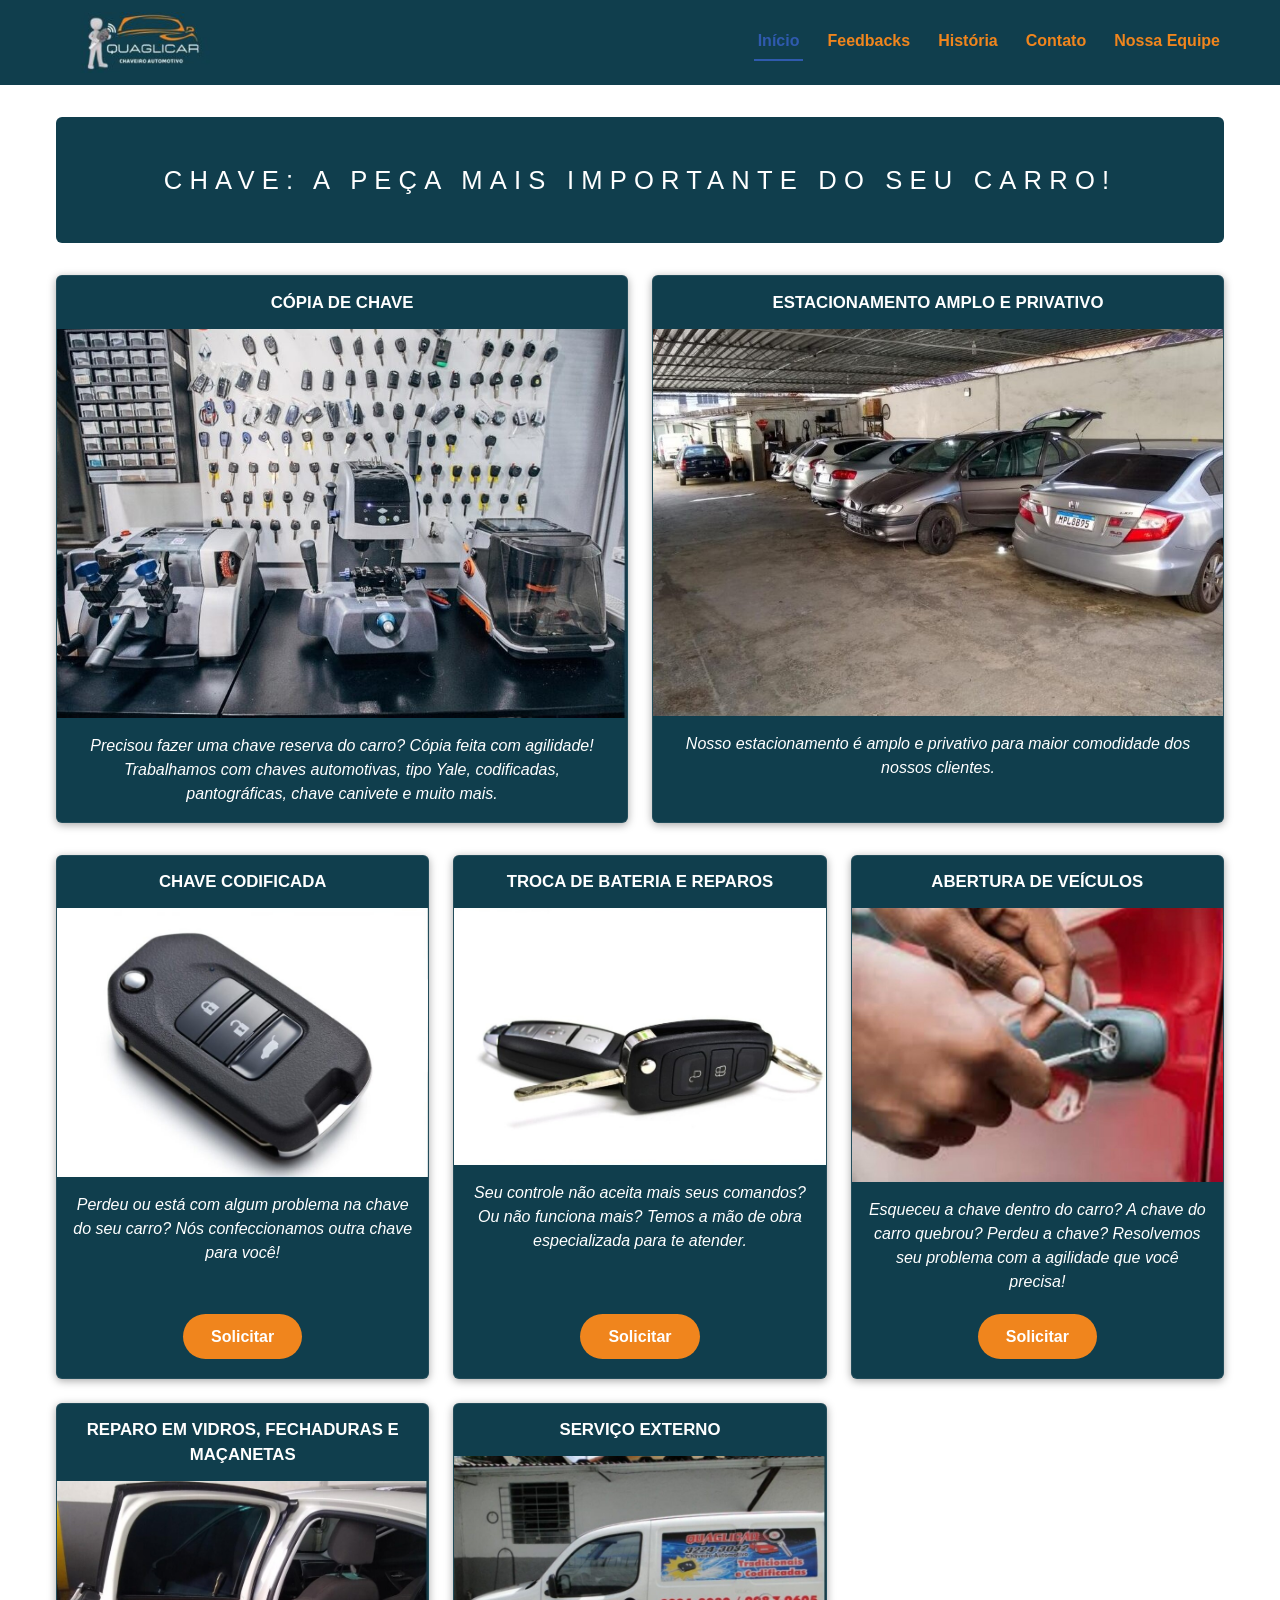
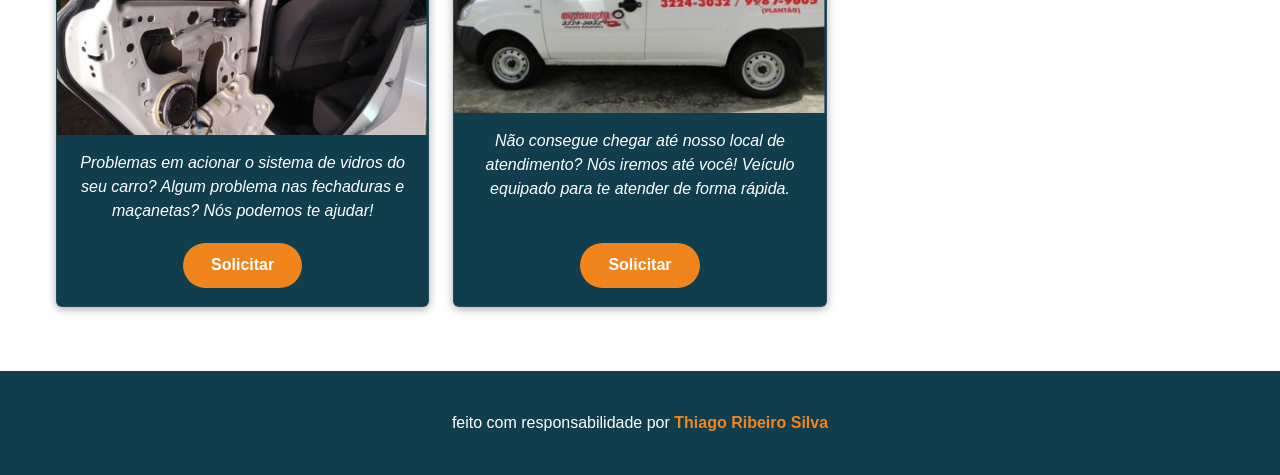
==== index.html @ 7686a87c "Merge pull request #2 from thribs-rodolfo/melhora-fidelidade-visual Recria o visual escuro do site a" ====
<!doctype html>
<html lang="pt-BR">
  <head>
    <meta charset="UTF-8" />
    <meta name="viewport" content="width=device-width, initial-scale=1" />
    <title>Quaglicar — Chaveiro Automotivo em Juiz de Fora/MG</title>
    <meta
      name="description"
      content="Quaglicar: chaveiro automotivo em Juiz de Fora desde 1954. Chaves codificadas, canivete, cópia de chave, reparo de fechaduras e chaveiro móvel."
    />
    <link rel="stylesheet" href="global.css" />
  </head>
  <body>
    <header class="cabecalho-site">
      <div class="cabecalho-conteudo">
        <img
          class="cabecalho-logo"
          src="imagens/logo-quaglicar.jpg"
          alt="Logotipo da Quaglicar, chaveiro automotivo"
        />
        <nav class="menu-principal" aria-label="Menu principal">
          <ul class="menu-lista">
            <li><a class="menu-link menu-link-ativo" href="/" aria-current="page">Início</a></li>
            <li><a class="menu-link" href="/feedbacks">Feedbacks</a></li>
            <li><a class="menu-link" href="/historia">História</a></li>
            <li><a class="menu-link" href="/contato">Contato</a></li>
            <li><a class="menu-link" href="/nossa-equipe">Nossa equipe</a></li>
          </ul>
        </nav>
      </div>
    </header>

    <main class="conteudo-principal">
      <!-- Slogan como TEXTO (h1) numa banda petróleo, no lugar da antiga imagem com texto -->
      <h1 class="hero-frase">Chave: a peça mais importante do seu carro!</h1>

      <!-- Destaques: faixa de título (h2) + foto + faixa de descrição (p), recriando a arte original -->
      <section aria-label="Destaques">
        <ul class="grade-destaques">
          <li class="cartao-servico">
            <h2 class="cartao-servico-titulo">Cópia de chave</h2>
            <img
              src="imagens/bancada-de-copia-de-chaves.jpg"
              alt="Bancada com máquinas de cópia e painel de chaves automotivas"
              loading="lazy"
            />
            <p class="cartao-servico-descricao">
              Precisou fazer uma chave reserva do carro? Cópia feita com
              agilidade! Trabalhamos com chaves automotivas, tipo Yale,
              codificadas, pantográficas, chave canivete e muito mais.
            </p>
          </li>
          <li class="cartao-servico">
            <h2 class="cartao-servico-titulo">Estacionamento amplo e privativo</h2>
            <img
              src="imagens/estacionamento-coberto.jpg"
              alt="Estacionamento coberto e privativo da Quaglicar com carros de clientes"
              loading="lazy"
            />
            <p class="cartao-servico-descricao">
              Nosso estacionamento é amplo e privativo para maior comodidade
              dos nossos clientes.
            </p>
          </li>
        </ul>
      </section>

      <!-- Serviços: faixa de título (h2) + foto + faixa de descrição (p) + botão Solicitar -->
      <section aria-label="Nossos serviços">
        <ul class="grade-servicos">
          <li class="cartao-servico">
            <h2 class="cartao-servico-titulo">Chave codificada</h2>
            <img
              src="imagens/chave-canivete-automotiva.jpg"
              alt="Chave automotiva codificada do tipo canivete"
              loading="lazy"
            />
            <p class="cartao-servico-descricao">
              Perdeu ou está com algum problema na chave do seu carro? Nós
              confeccionamos outra chave para você!
            </p>
            <div class="cartao-servico-acao">
              <a
                class="botao-solicitar"
                href="https://wa.me/5532999879605?text=Ol%C3%A1%21+Vim+do+site+%2C+gostaria+de+fazer+um+or%C3%A7amento+por+favor%21"
                target="_blank"
                rel="noopener noreferrer nofollow"
                >Solicitar</a
              >
            </div>
          </li>
          <li class="cartao-servico">
            <h2 class="cartao-servico-titulo">Troca de bateria e reparos</h2>
            <img
              src="imagens/duas-chaves-automotivas.jpg"
              alt="Duas chaves automotivas com controle para troca de bateria e reparos"
              loading="lazy"
            />
            <p class="cartao-servico-descricao">
              Seu controle não aceita mais seus comandos? Ou não funciona
              mais? Temos a mão de obra especializada para te atender.
            </p>
            <div class="cartao-servico-acao">
              <a
                class="botao-solicitar"
                href="https://wa.me/5532999879605?text=Ol%C3%A1%21+Vim+do+site+%2C+gostaria+de+fazer+um+or%C3%A7amento+por+favor%21"
                target="_blank"
                rel="noopener noreferrer nofollow"
                >Solicitar</a
              >
            </div>
          </li>
          <li class="cartao-servico">
            <h2 class="cartao-servico-titulo">Abertura de veículos</h2>
            <img
              src="imagens/mao-destravando-porta-vermelha.jpg"
              alt="Abertura de veículo: profissional destravando a fechadura de um carro"
              loading="lazy"
            />
            <p class="cartao-servico-descricao">
              Esqueceu a chave dentro do carro? A chave do carro quebrou?
              Perdeu a chave? Resolvemos seu problema com a agilidade que você
              precisa!
            </p>
            <div class="cartao-servico-acao">
              <a
                class="botao-solicitar"
                href="https://wa.me/5532999879605?text=Ol%C3%A1%21+Vim+do+site+%2C+gostaria+de+fazer+um+or%C3%A7amento+por+favor%21"
                target="_blank"
                rel="noopener noreferrer nofollow"
                >Solicitar</a
              >
            </div>
          </li>
          <li class="cartao-servico">
            <h2 class="cartao-servico-titulo">
              Reparo em vidros, fechaduras e maçanetas
            </h2>
            <img
              src="imagens/mecanismo-interno-porta-carro.jpg"
              alt="Porta de carro aberta mostrando o mecanismo de vidro e fechadura"
              loading="lazy"
            />
            <p class="cartao-servico-descricao">
              Problemas em acionar o sistema de vidros do seu carro? Algum
              problema nas fechaduras e maçanetas? Nós podemos te ajudar!
            </p>
            <div class="cartao-servico-acao">
              <a
                class="botao-solicitar"
                href="https://wa.me/5532999879605?text=Ol%C3%A1%21+Vim+do+site+%2C+gostaria+de+fazer+um+or%C3%A7amento+por+favor%21"
                target="_blank"
                rel="noopener noreferrer nofollow"
                >Solicitar</a
              >
            </div>
          </li>
          <li class="cartao-servico">
            <h2 class="cartao-servico-titulo">Serviço externo</h2>
            <img
              src="imagens/van-quaglicar-atendimento.jpg"
              alt="Van da Quaglicar equipada para atendimento externo de chaveiro"
              loading="lazy"
            />
            <p class="cartao-servico-descricao">
              Não consegue chegar até nosso local de atendimento? Nós iremos
              até você! Veículo equipado para te atender de forma rápida.
            </p>
            <div class="cartao-servico-acao">
              <a
                class="botao-solicitar"
                href="https://wa.me/5532999879605?text=Ol%C3%A1%21+Vim+do+site+%2C+gostaria+de+fazer+um+or%C3%A7amento+por+favor%21"
                target="_blank"
                rel="noopener noreferrer nofollow"
                >Solicitar</a
              >
            </div>
          </li>
        </ul>
      </section>
    </main>

    <footer class="rodape-site">
      <p>
        feito com responsabilidade por
        <a
          href="https://thiagoribeirosilva.vercel.app"
          target="_blank"
          rel="noopener noreferrer"
          ><strong>Thiago Ribeiro Silva</strong></a
        >
      </p>
    </footer>
  </body>
</html>
---- global.css ----
/* ==========================================================================
   Quaglicar — folha de estilo compartilhada (global.css)
   Réplica fiel do site atual. Mobile-first. Sem estilos inline.
   ========================================================================== */

/* Paleta e medidas do tema atual, em variaveis semanticas por COR (pt-BR) */
:root {
  --verde-petroleo: #103e4d;  /* verde petroleo */
  --laranja: #f0851d;         /* laranja */
  --azul: #2f5aae;            /* azul */
  --branco: #ffffff;          /* branco */
  --cinza-claro: #f4f5f7;     /* cinza claro */
  --grafite: #272626;         /* grafite */
  --largura-maxima-conteudo: 1200px;
  --largura-maxima-logo: 160px;
  --fonte-padrao: Arial, Helvetica, sans-serif;
}

/* Reset leve */
*,
*::before,
*::after {
  box-sizing: border-box;
}

html {
  scroll-behavior: smooth;
}

body {
  margin: 0;
  font-family: var(--fonte-padrao);
  /* Fundo BRANCO no site inteiro (como o original). O tom "azul" vem das IMAGENS e das bandas de
     texto (petróleo) que substituem o texto das artes — não do fundo da página. */
  color: var(--grafite);
  background-color: var(--branco);
  line-height: 1.5;
}

img {
  max-width: 100%;
  height: auto;
  display: block;
}

a {
  color: var(--azul);
}

/* ==========================================================================
   Cabecalho e navegacao
   ========================================================================== */
.cabecalho-site {
  background-color: var(--verde-petroleo);
  color: var(--branco);
}

.cabecalho-conteudo {
  max-width: var(--largura-maxima-conteudo);
  margin: 0 auto;
  padding: 0.75rem 1rem;
  display: flex;
  flex-direction: column;
  align-items: center;
  gap: 0.5rem;
}

.cabecalho-logo {
  width: var(--largura-maxima-logo);
  max-width: var(--largura-maxima-logo);
}

.menu-principal {
  width: 100%;
}

.menu-lista {
  list-style: none;
  margin: 0;
  padding: 0;
  display: flex;
  flex-wrap: wrap;
  justify-content: center;
  gap: 0.5rem 1.25rem;
}

.menu-link {
  color: var(--laranja);
  text-decoration: none;
  font-weight: bold;
  text-transform: capitalize;
  padding: 0.35rem 0.25rem;
  display: inline-block;
}

.menu-link:hover,
.menu-link:focus {
  color: var(--cinza-claro);
}

/* item da pagina atual */
.menu-link-ativo {
  color: var(--azul);
  border-bottom: 2px solid var(--azul);
}

/* ==========================================================================
   Conteudo principal
   ========================================================================== */
.conteudo-principal {
  max-width: var(--largura-maxima-conteudo);
  margin: 0 auto;
  padding: 1rem;
}

/* Título de página: barra petróleo com moldura laranja (igual às faixas de título do original) */
.titulo-pagina {
  color: var(--branco);
  text-align: center;
  text-transform: uppercase;
  letter-spacing: 0.03em;
  /* barra petróleo SÓLIDA + moldura laranja (igual ao original) — lê bem em corpo claro ou escuro */
  background-color: var(--verde-petroleo);
  border: 2px solid var(--laranja);
  border-radius: 6px;
  padding: 0.85rem 1rem;
  margin: 1.5rem 0 2rem;
}

.titulo-secao {
  color: var(--branco);
  text-align: center;
  margin: 2rem 0 1rem;
}

/* Hero do início — o slogan como TEXTO (h1) numa banda petróleo (elemento de texto que substitui a
   arte em imagem). Sem foto de fundo: a imagem borrada anterior ficava com fantasma do texto. */
.hero-frase {
  margin: 1rem 0 2rem;
  padding: 2.75rem 1rem;
  text-align: center;
  color: var(--branco);
  font-weight: 400;
  text-transform: uppercase;
  letter-spacing: 0.28em;
  font-size: clamp(0.85rem, 2.4vw, 1.6rem);
  border-radius: 6px;
  background-color: var(--verde-petroleo);
}

/* Destaques — mesma estrutura de card dos servicos, sem botao */
.grade-destaques {
  list-style: none;
  margin: 1rem 0 2rem;
  padding: 0;
  display: grid;
  grid-template-columns: 1fr;
  gap: 1.5rem;
}

/* ==========================================================================
   Grid de servicos (Inicio)
   ========================================================================== */
.grade-servicos {
  list-style: none;
  margin: 0;
  padding: 0;
  display: grid;
  grid-template-columns: 1fr;
  gap: 1.5rem;
}

/* Card = recriação da arte original: faixa de título (petróleo) + foto + faixa de descrição (petróleo).
   Fundo petróleo e texto branco pra casar com o visual "azul" do site atual. */
.cartao-servico {
  background-color: var(--verde-petroleo);
  color: var(--branco);
  border-radius: 6px;
  overflow: hidden;
  display: flex;
  flex-direction: column;
  border: 1px solid rgba(255, 255, 255, 0.08);
  box-shadow: 0 2px 8px rgba(0, 0, 0, 0.35);
}

.cartao-servico img {
  width: 100%;
}

/* Faixa de título (fica ACIMA da foto, como na arte original) */
.cartao-servico-titulo {
  color: var(--branco);
  text-transform: uppercase;
  text-align: center;
  font-size: 1.05rem;
  font-weight: bold;
  margin: 0;
  padding: 0.85rem 1rem;
}

/* Faixa de descrição (fica ABAIXO da foto, texto claro em itálico, como na arte) */
.cartao-servico-descricao {
  color: var(--branco);
  font-style: italic;
  text-align: center;
  margin: 0;
  padding: 1rem;
  flex: 1 1 auto;
}

.cartao-servico-acao {
  padding: 0.25rem 1rem 1.15rem;
  text-align: center;
}

/* Botao Solicitar / Fale conosco (estilo WhatsApp) */
.botao-solicitar {
  display: inline-block;
  background-color: var(--laranja);
  color: var(--branco);
  text-decoration: none;
  font-weight: bold;
  padding: 0.65rem 1.75rem;
  border-radius: 999px;
}

.botao-solicitar:hover,
.botao-solicitar:focus {
  background-color: var(--azul);
  color: var(--branco);
}

/* ==========================================================================
   Grade de depoimentos (Feedbacks)
   ========================================================================== */
.grade-depoimentos {
  list-style: none;
  margin: 1rem 0;
  padding: 0;
  display: grid;
  grid-template-columns: 1fr;
  gap: 1.5rem;
}

/* Cada depoimento e um link (o card inteiro leva a revisao original) */
.testemunho {
  position: relative;
  background-color: var(--cinza-claro);
  border-radius: 8px;
  padding: 1.25rem;
  box-shadow: 0 1px 4px rgba(0, 0, 0, 0.1);
  border-top: 4px solid var(--verde-petroleo);
  display: flex;
  flex-direction: column;
  color: var(--grafite);
  text-decoration: none;
  transition: box-shadow 0.2s ease, transform 0.2s ease;
}

.testemunho:hover,
.testemunho:focus {
  box-shadow: 0 4px 12px rgba(0, 0, 0, 0.18);
  transform: translateY(-2px);
}

.depoimento-nome {
  color: var(--verde-petroleo);
  font-weight: bold;
  font-size: 1.1rem;
  margin: 0 0 0.25rem;
}

/* Dica "ver original" exibida no hover, sem JS */
[data-tooltip] {
  position: relative;
  cursor: help;
}

[data-tooltip]::after {
  content: attr(data-tooltip);
  position: absolute;
  left: 0;
  top: 100%;
  margin-top: 0.35rem;
  padding: 0.25rem 0.5rem;
  background-color: var(--verde-petroleo);
  color: var(--branco);
  font-size: 0.75rem;
  font-weight: normal;
  white-space: nowrap;
  border-radius: 4px;
  opacity: 0;
  visibility: hidden;
  transition: opacity 0.15s ease;
  z-index: 1;
}

[data-tooltip]:hover::after,
[data-tooltip]:focus::after {
  opacity: 1;
  visibility: visible;
}

.depoimento-avaliacoes {
  color: var(--grafite);
  font-size: 0.85rem;
  opacity: 0.75;
  margin: 0 0 0.5rem;
}

.depoimento-estrelas {
  color: var(--laranja);
  font-size: 1.2rem;
  letter-spacing: 0.1em;
  margin: 0 0 0.75rem;
}

.depoimento-texto {
  margin: 0;
  text-align: justify;
}

/* ==========================================================================
   Historia
   ========================================================================== */
/* Hero elegante: título e subtítulo serifados sobre o fundo escuro (como no original) */
.hero-historia {
  text-align: center;
  padding: 3.25rem 1rem;
  margin: 1rem 0 2rem;
  border-radius: 6px;
  background-color: var(--verde-petroleo);
}

.hero-historia-titulo {
  font-family: Georgia, "Times New Roman", serif;
  font-weight: 400;
  font-size: clamp(2rem, 6vw, 3.5rem);
  color: var(--branco);
  margin: 0 0 0.5rem;
}

.hero-historia-subtitulo {
  font-family: Georgia, "Times New Roman", serif;
  font-style: italic;
  color: #dfe8ea;
  font-size: clamp(1rem, 2.6vw, 1.45rem);
  margin: 0;
}

.texto-historia {
  max-width: 800px;
  margin: 0 auto;
}

.texto-historia p {
  margin: 1rem 0;
  text-align: justify;
}

.imagens-historia {
  display: grid;
  grid-template-columns: 1fr;
  gap: 1.5rem;
  margin: 2rem auto;
  max-width: 800px;
}

.imagens-historia img {
  width: 100%;
  border-radius: 8px;
}

.imagem-historia-larga {
  margin: 2rem auto;
  max-width: 1000px;
}

.imagem-historia-larga img {
  width: 100%;
  border-radius: 8px;
}

/* ==========================================================================
   Contato
   ========================================================================== */
.bloco-contato {
  text-align: center;
  max-width: 800px;
  margin: 0 auto;
}

.bloco-contato img {
  width: 100%;
  max-width: 640px;
  margin: 1rem auto;
  border-radius: 8px;
}

/* Mapa do endereço (Google Maps) — presente no site atual */
.mapa-contato {
  width: 100%;
  max-width: 640px;
  height: 320px;
  margin: 1.5rem auto 0;
  border: 0;
  border-radius: 8px;
  display: block;
}

.dados-contato {
  font-size: 1.15rem;
  margin: 1rem 0 2rem;
}

.dados-contato a {
  color: var(--azul);
  font-weight: bold;
  text-decoration: none;
}

/* ==========================================================================
   Aviso "Em breve" (Nossa equipe)
   ========================================================================== */
.aviso-em-breve {
  text-align: center;
  padding: 4rem 1rem;
  color: var(--grafite);
}

.aviso-em-breve p {
  font-size: 1.25rem;
}

/* ==========================================================================
   Rodape
   ========================================================================== */
.rodape-site {
  background-color: var(--verde-petroleo);
  color: var(--branco);
  text-align: center;
  padding: 1.5rem 1rem;
  margin-top: 3rem;
}

.rodape-site a {
  color: var(--laranja);
  text-decoration: none;
}

.rodape-site a:hover,
.rodape-site a:focus {
  color: var(--cinza-claro);
}

/* ==========================================================================
   Responsivo — telas maiores
   ========================================================================== */
@media (min-width: 600px) {
  .cabecalho-conteudo {
    flex-direction: row;
    justify-content: space-between;
  }

  .menu-principal {
    width: auto;
  }

  .grade-servicos {
    grid-template-columns: repeat(2, 1fr);
  }

  .grade-depoimentos {
    grid-template-columns: repeat(2, 1fr);
  }

  .grade-destaques {
    grid-template-columns: repeat(2, 1fr);
  }

  .imagens-historia {
    grid-template-columns: repeat(2, 1fr);
  }
}

@media (min-width: 900px) {
  .grade-servicos {
    grid-template-columns: repeat(3, 1fr);
  }

  .grade-depoimentos {
    grid-template-columns: repeat(3, 1fr);
  }
}
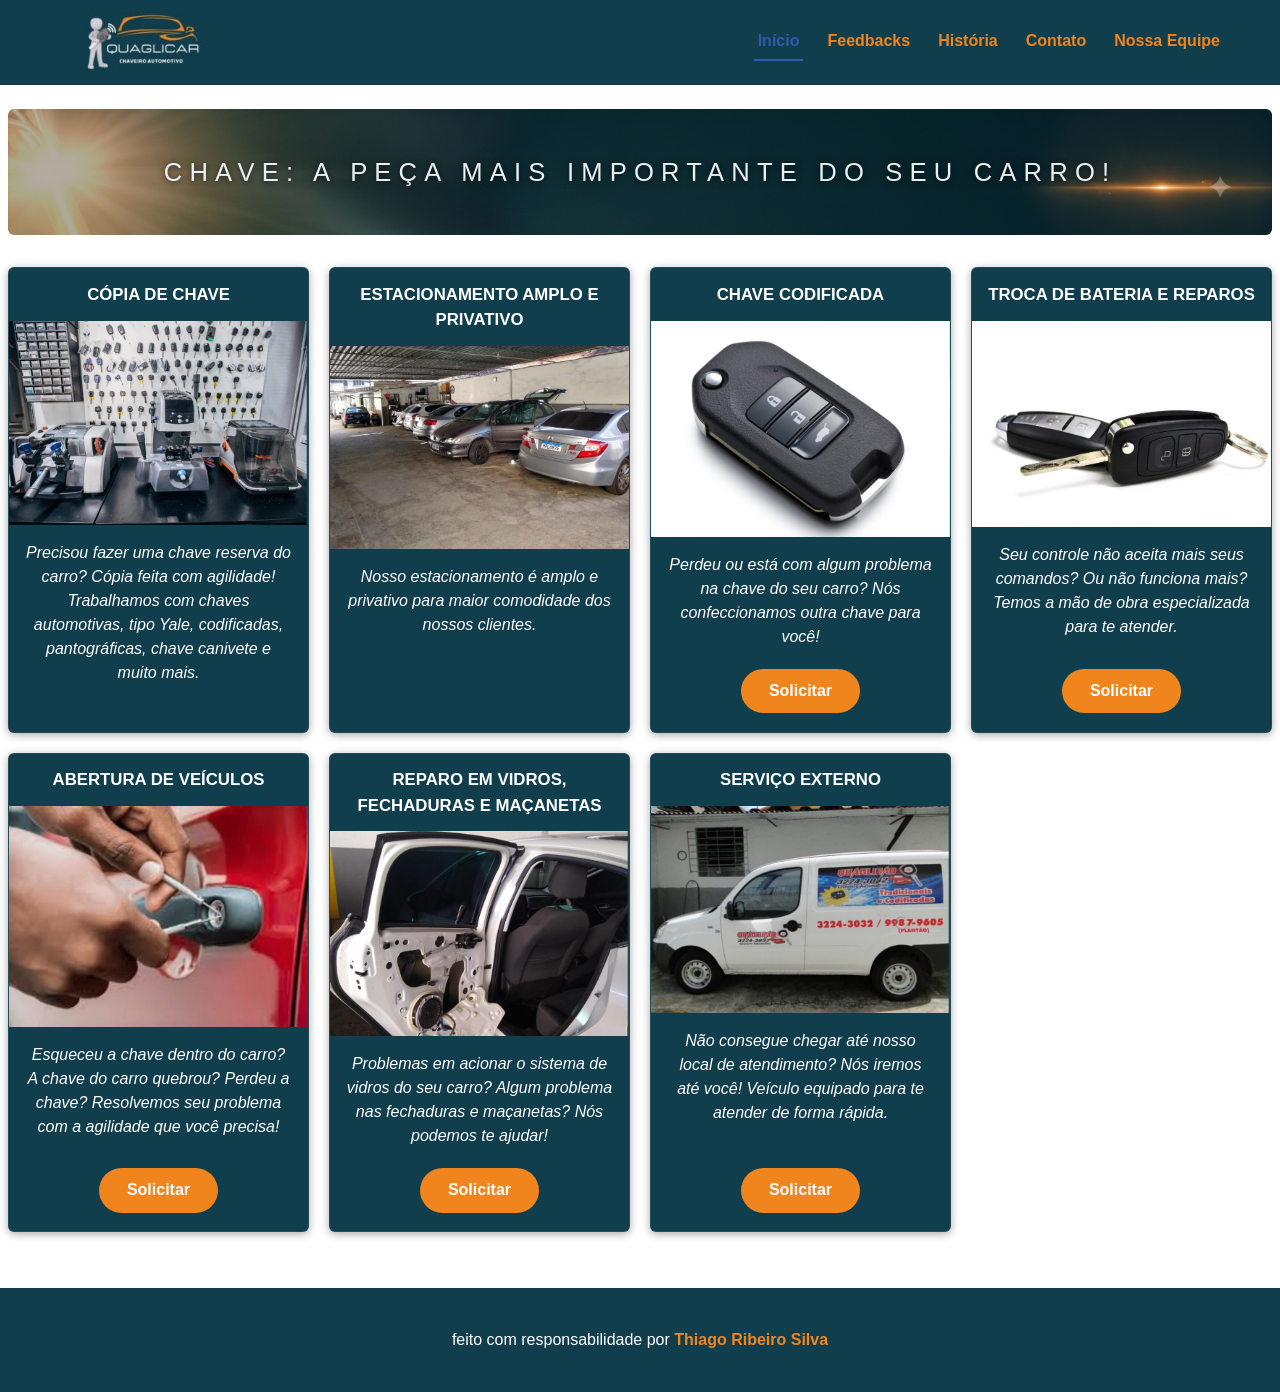
==== commit 599cb97f: "Unifica grid da home, reduz margens, contato em HTML horizontal com mapa e favicon - Home: um grid ú" ====
--- a/index.html
+++ b/index.html
@@ -8,6 +8,7 @@
       name="description"
       content="Quaglicar: chaveiro automotivo em Juiz de Fora desde 1954. Chaves codificadas, canivete, cópia de chave, reparo de fechaduras e chaveiro móvel."
     />
+    <link rel="icon" href="imagens/favicon.png" />
     <link rel="stylesheet" href="global.css" />
   </head>
   <body>
@@ -34,9 +35,9 @@
       <!-- Slogan como TEXTO (h1) numa banda petróleo, no lugar da antiga imagem com texto -->
       <h1 class="hero-frase">Chave: a peça mais importante do seu carro!</h1>
 
-      <!-- Destaques: faixa de título (h2) + foto + faixa de descrição (p), recriando a arte original -->
-      <section aria-label="Destaques">
-        <ul class="grade-destaques">
+      <!-- Grid único de serviços/destaques: cada card = título (h2) + foto + descrição (p); botão só onde há Solicitar -->
+      <section aria-label="Nossos serviços">
+        <ul class="grade-servicos">
           <li class="cartao-servico">
             <h2 class="cartao-servico-titulo">Cópia de chave</h2>
             <img
@@ -62,12 +63,6 @@
               dos nossos clientes.
             </p>
           </li>
-        </ul>
-      </section>
-
-      <!-- Serviços: faixa de título (h2) + foto + faixa de descrição (p) + botão Solicitar -->
-      <section aria-label="Nossos serviços">
-        <ul class="grade-servicos">
           <li class="cartao-servico">
             <h2 class="cartao-servico-titulo">Chave codificada</h2>
             <img
--- a/global.css
+++ b/global.css
@@ -108,9 +108,10 @@
    Conteudo principal
    ========================================================================== */
 .conteudo-principal {
-  max-width: var(--largura-maxima-conteudo);
-  margin: 0 auto;
-  padding: 1rem;
+  /* Margens laterais mínimas — o original é praticamente sem margem (conteúdo quase de borda a borda) */
+  max-width: 100%;
+  margin: 0;
+  padding: 0.5rem;
 }
 
 /* Título de página: barra petróleo com moldura laranja (igual às faixas de título do original) */
@@ -139,13 +140,18 @@
   margin: 1rem 0 2rem;
   padding: 2.75rem 1rem;
   text-align: center;
-  color: var(--branco);
+  color: #eaf1f3;
   font-weight: 400;
   text-transform: uppercase;
   letter-spacing: 0.28em;
   font-size: clamp(0.85rem, 2.4vw, 1.6rem);
   border-radius: 6px;
-  background-color: var(--verde-petroleo);
+  /* fundo cinematográfico feito pelo Thiago no Gemini (petróleo como reserva) */
+  background-color: #0e2f3b;
+  background-image: url("imagens/brilho-cinematografico.png");
+  background-size: cover;
+  background-position: center;
+  text-shadow: 0 1px 6px rgba(0, 0, 0, 0.7);
 }
 
 /* Destaques — mesma estrutura de card dos servicos, sem botao */
@@ -166,8 +172,9 @@
   margin: 0;
   padding: 0;
   display: grid;
-  grid-template-columns: 1fr;
-  gap: 1.5rem;
+  /* auto-fit: os cards preenchem a largura e a última fileira estica — sem coluna vazia nem item solto */
+  grid-template-columns: repeat(auto-fit, minmax(260px, 1fr));
+  gap: 1.25rem;
 }
 
 /* Card = recriação da arte original: faixa de título (petróleo) + foto + faixa de descrição (petróleo).
@@ -384,28 +391,53 @@
 /* ==========================================================================
    Contato
    ========================================================================== */
+/* Contato: informações à esquerda e mapa à direita (horizontal, como o original) */
 .bloco-contato {
-  text-align: center;
-  max-width: 800px;
+  display: grid;
+  grid-template-columns: 1fr;
+  gap: 1.5rem;
+  align-items: start;
   margin: 0 auto;
 }
 
-.bloco-contato img {
-  width: 100%;
-  max-width: 640px;
-  margin: 1rem auto;
+.contato-info {
+  background-color: var(--cinza-claro);
   border-radius: 8px;
+  padding: 1.25rem 1.5rem;
+}
+
+.contato-rotulo {
+  color: var(--verde-petroleo);
+  font-size: 1.1rem;
+  margin: 1rem 0 0.15rem;
+}
+
+.contato-rotulo:first-child {
+  margin-top: 0;
+}
+
+.contato-info p {
+  margin: 0 0 0.5rem;
+}
+
+.contato-info .botao-solicitar {
+  margin-top: 1rem;
 }
 
 /* Mapa do endereço (Google Maps) — presente no site atual */
 .mapa-contato {
   width: 100%;
-  max-width: 640px;
-  height: 320px;
-  margin: 1.5rem auto 0;
+  height: 100%;
+  min-height: 340px;
   border: 0;
   border-radius: 8px;
   display: block;
+}
+
+@media (min-width: 800px) {
+  .bloco-contato {
+    grid-template-columns: 1fr 1fr;
+  }
 }
 
 .dados-contato {
@@ -466,10 +498,6 @@
     width: auto;
   }
 
-  .grade-servicos {
-    grid-template-columns: repeat(2, 1fr);
-  }
-
   .grade-depoimentos {
     grid-template-columns: repeat(2, 1fr);
   }
@@ -484,10 +512,6 @@
 }
 
 @media (min-width: 900px) {
-  .grade-servicos {
-    grid-template-columns: repeat(3, 1fr);
-  }
-
   .grade-depoimentos {
     grid-template-columns: repeat(3, 1fr);
   }
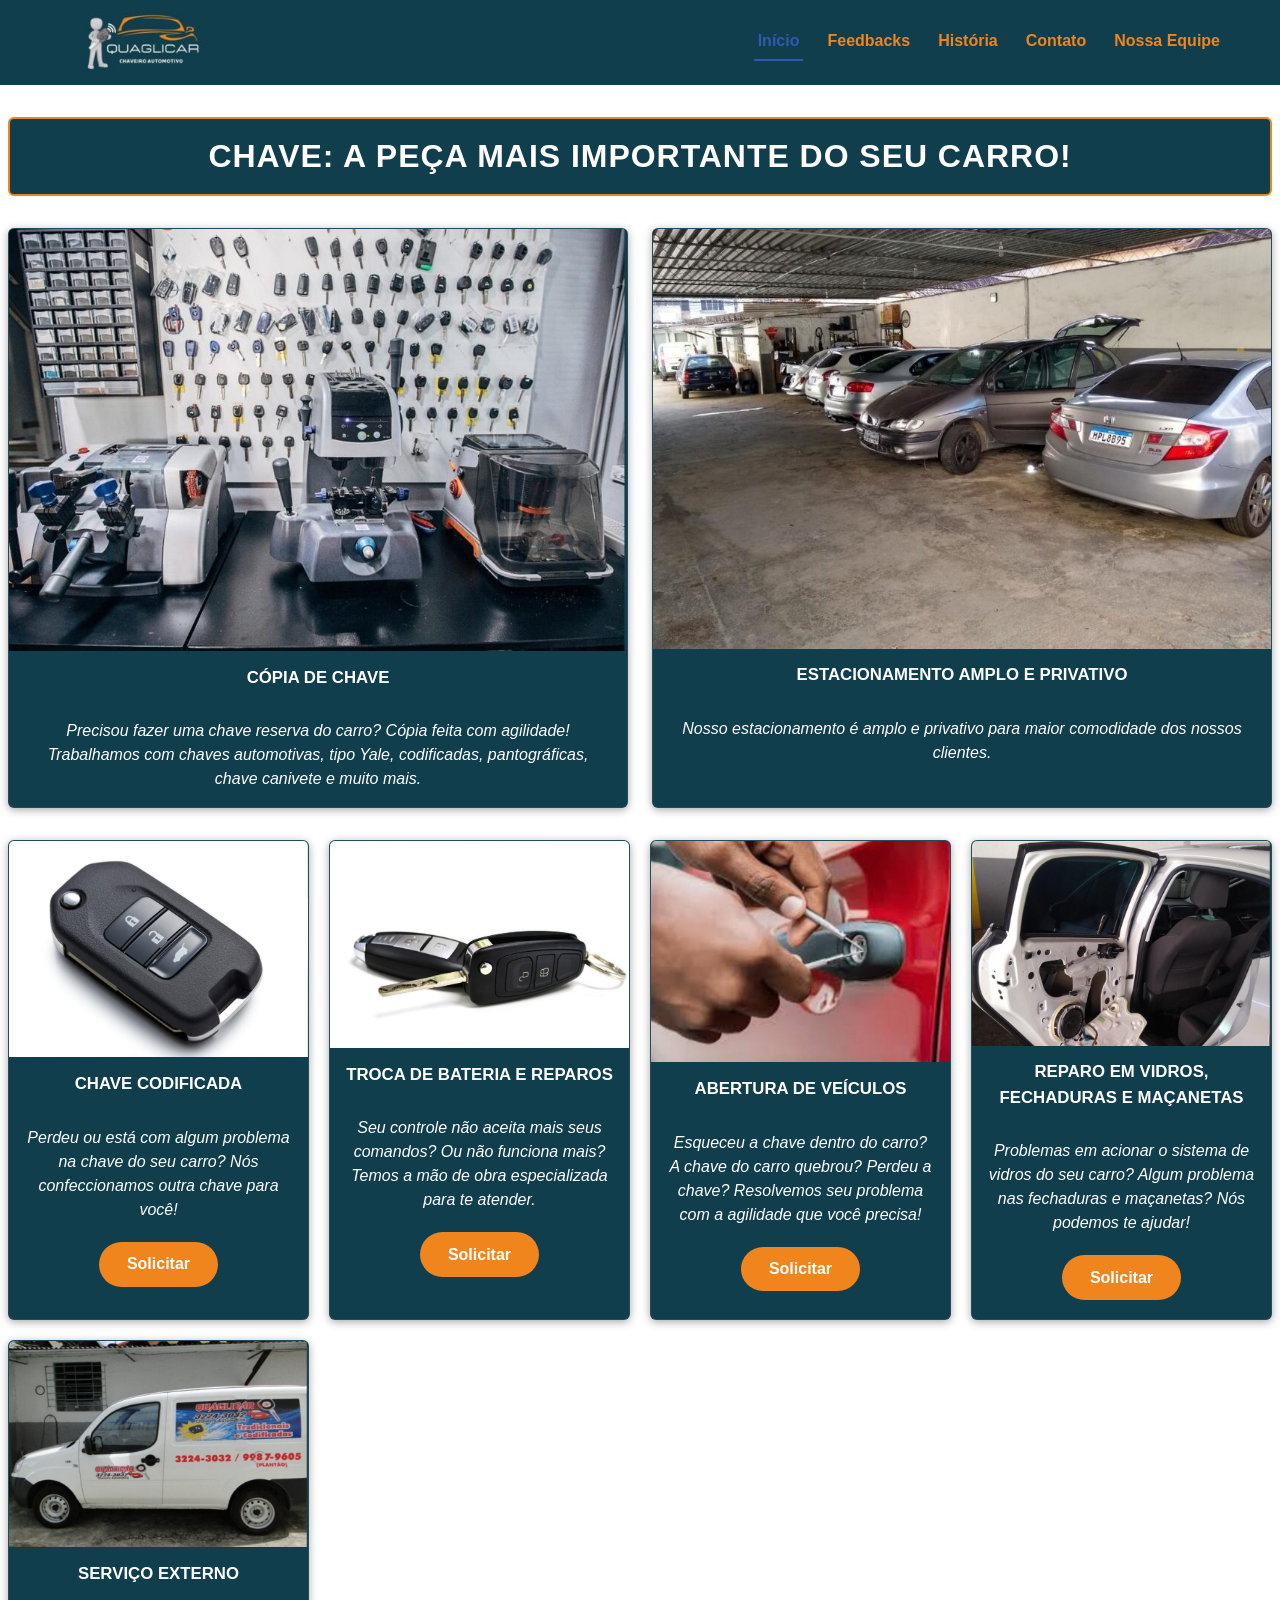
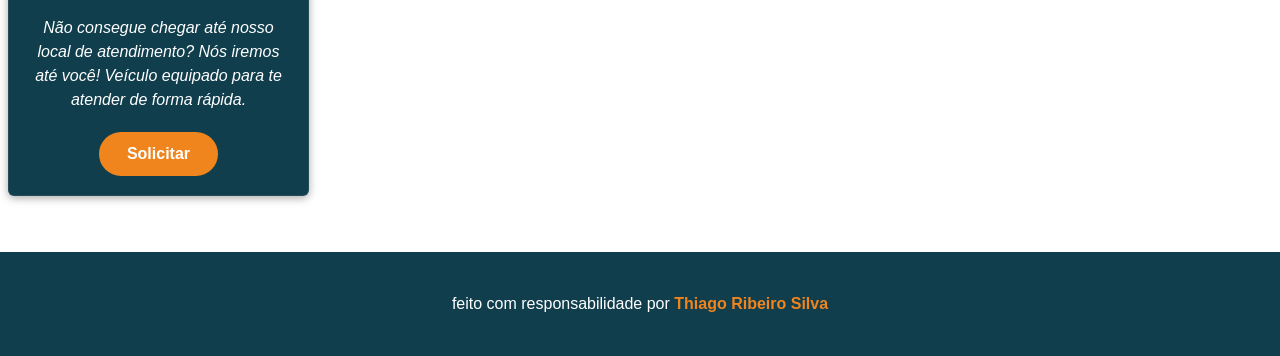
==== commit c84f3d1f: "Adota a medição genérica por data-acao do Thiago e corrige o stub da fila Traz a versão do branch te" ====
--- a/index.html
+++ b/index.html
@@ -8,7 +8,6 @@
       name="description"
       content="Quaglicar: chaveiro automotivo em Juiz de Fora desde 1954. Chaves codificadas, canivete, cópia de chave, reparo de fechaduras e chaveiro móvel."
     />
-    <link rel="icon" href="imagens/favicon.png" />
     <link rel="stylesheet" href="global.css" />
   </head>
   <body>
@@ -22,148 +21,172 @@
         <nav class="menu-principal" aria-label="Menu principal">
           <ul class="menu-lista">
             <li><a class="menu-link menu-link-ativo" href="/" aria-current="page">Início</a></li>
-            <li><a class="menu-link" href="/feedbacks">Feedbacks</a></li>
-            <li><a class="menu-link" href="/historia">História</a></li>
-            <li><a class="menu-link" href="/contato">Contato</a></li>
-            <li><a class="menu-link" href="/nossa-equipe">Nossa equipe</a></li>
+            <li><a class="menu-link" href="/feedbacks" data-acao="navegar-para-feedbacks">Feedbacks</a></li>
+            <li><a class="menu-link" href="/historia" data-acao="navegar-para-historia">História</a></li>
+            <li><a class="menu-link" href="/contato" data-acao="navegar-para-contato">Contato</a></li>
+            <li><a class="menu-link" href="/nossa-equipe" data-acao="navegar-para-nossa-equipe">Nossa equipe</a></li>
           </ul>
         </nav>
       </div>
     </header>
 
     <main class="conteudo-principal">
-      <!-- Slogan como TEXTO (h1) numa banda petróleo, no lugar da antiga imagem com texto -->
-      <h1 class="hero-frase">Chave: a peça mais importante do seu carro!</h1>
-
-      <!-- Grid único de serviços/destaques: cada card = título (h2) + foto + descrição (p); botão só onde há Solicitar -->
+      <h1 class="titulo-pagina">CHAVE: A PEÇA MAIS IMPORTANTE DO SEU CARRO!</h1>
+
+      <!-- Destaques: cada card usa só a foto; título em h2 e descrição em p -->
+      <section aria-label="Destaques">
+        <ul class="grade-destaques">
+          <li class="cartao-servico">
+            <img
+              src="imagens/bancada-de-copia-de-chaves.jpg"
+              alt="Bancada com máquinas de cópia e painel de chaves automotivas"
+              loading="lazy"
+            />
+            <div class="cartao-servico-texto">
+              <h2 class="cartao-servico-titulo">Cópia de chave</h2>
+              <p class="cartao-servico-descricao">
+                Precisou fazer uma chave reserva do carro? Cópia feita com
+                agilidade! Trabalhamos com chaves automotivas, tipo Yale,
+                codificadas, pantográficas, chave canivete e muito mais.
+              </p>
+            </div>
+          </li>
+          <li class="cartao-servico">
+            <img
+              src="imagens/estacionamento-coberto.jpg"
+              alt="Estacionamento coberto e privativo da Quaglicar com carros de clientes"
+              loading="lazy"
+            />
+            <div class="cartao-servico-texto">
+              <h2 class="cartao-servico-titulo">Estacionamento amplo e privativo</h2>
+              <p class="cartao-servico-descricao">
+                Nosso estacionamento é amplo e privativo para maior comodidade
+                dos nossos clientes.
+              </p>
+            </div>
+          </li>
+        </ul>
+      </section>
+
+      <!-- Serviços: cada card usa só a foto; título em h2 e descrição em p -->
       <section aria-label="Nossos serviços">
         <ul class="grade-servicos">
           <li class="cartao-servico">
-            <h2 class="cartao-servico-titulo">Cópia de chave</h2>
-            <img
-              src="imagens/bancada-de-copia-de-chaves.jpg"
-              alt="Bancada com máquinas de cópia e painel de chaves automotivas"
-              loading="lazy"
-            />
-            <p class="cartao-servico-descricao">
-              Precisou fazer uma chave reserva do carro? Cópia feita com
-              agilidade! Trabalhamos com chaves automotivas, tipo Yale,
-              codificadas, pantográficas, chave canivete e muito mais.
-            </p>
-          </li>
-          <li class="cartao-servico">
-            <h2 class="cartao-servico-titulo">Estacionamento amplo e privativo</h2>
-            <img
-              src="imagens/estacionamento-coberto.jpg"
-              alt="Estacionamento coberto e privativo da Quaglicar com carros de clientes"
-              loading="lazy"
-            />
-            <p class="cartao-servico-descricao">
-              Nosso estacionamento é amplo e privativo para maior comodidade
-              dos nossos clientes.
-            </p>
-          </li>
-          <li class="cartao-servico">
-            <h2 class="cartao-servico-titulo">Chave codificada</h2>
             <img
               src="imagens/chave-canivete-automotiva.jpg"
               alt="Chave automotiva codificada do tipo canivete"
               loading="lazy"
             />
-            <p class="cartao-servico-descricao">
-              Perdeu ou está com algum problema na chave do seu carro? Nós
-              confeccionamos outra chave para você!
-            </p>
-            <div class="cartao-servico-acao">
-              <a
-                class="botao-solicitar"
-                href="https://wa.me/5532999879605?text=Ol%C3%A1%21+Vim+do+site+%2C+gostaria+de+fazer+um+or%C3%A7amento+por+favor%21"
-                target="_blank"
-                rel="noopener noreferrer nofollow"
-                >Solicitar</a
-              >
-            </div>
-          </li>
-          <li class="cartao-servico">
-            <h2 class="cartao-servico-titulo">Troca de bateria e reparos</h2>
+            <div class="cartao-servico-texto">
+              <h2 class="cartao-servico-titulo">Chave codificada</h2>
+              <p class="cartao-servico-descricao">
+                Perdeu ou está com algum problema na chave do seu carro? Nós
+                confeccionamos outra chave para você!
+              </p>
+            </div>
+            <div class="cartao-servico-acao">
+              <a
+                class="botao-solicitar"
+                data-acao="chamar-whatsapp"
+                href="https://wa.me/5532999879605?text=Ol%C3%A1%21+Vim+do+site+%2C+gostaria+de+fazer+um+or%C3%A7amento+por+favor%21"
+                target="_blank"
+                rel="noopener noreferrer nofollow"
+                >Solicitar</a
+              >
+            </div>
+          </li>
+          <li class="cartao-servico">
             <img
               src="imagens/duas-chaves-automotivas.jpg"
               alt="Duas chaves automotivas com controle para troca de bateria e reparos"
               loading="lazy"
             />
-            <p class="cartao-servico-descricao">
-              Seu controle não aceita mais seus comandos? Ou não funciona
-              mais? Temos a mão de obra especializada para te atender.
-            </p>
-            <div class="cartao-servico-acao">
-              <a
-                class="botao-solicitar"
-                href="https://wa.me/5532999879605?text=Ol%C3%A1%21+Vim+do+site+%2C+gostaria+de+fazer+um+or%C3%A7amento+por+favor%21"
-                target="_blank"
-                rel="noopener noreferrer nofollow"
-                >Solicitar</a
-              >
-            </div>
-          </li>
-          <li class="cartao-servico">
-            <h2 class="cartao-servico-titulo">Abertura de veículos</h2>
+            <div class="cartao-servico-texto">
+              <h2 class="cartao-servico-titulo">Troca de bateria e reparos</h2>
+              <p class="cartao-servico-descricao">
+                Seu controle não aceita mais seus comandos? Ou não funciona
+                mais? Temos a mão de obra especializada para te atender.
+              </p>
+            </div>
+            <div class="cartao-servico-acao">
+              <a
+                class="botao-solicitar"
+                data-acao="chamar-whatsapp"
+                href="https://wa.me/5532999879605?text=Ol%C3%A1%21+Vim+do+site+%2C+gostaria+de+fazer+um+or%C3%A7amento+por+favor%21"
+                target="_blank"
+                rel="noopener noreferrer nofollow"
+                >Solicitar</a
+              >
+            </div>
+          </li>
+          <li class="cartao-servico">
             <img
               src="imagens/mao-destravando-porta-vermelha.jpg"
               alt="Abertura de veículo: profissional destravando a fechadura de um carro"
               loading="lazy"
             />
-            <p class="cartao-servico-descricao">
-              Esqueceu a chave dentro do carro? A chave do carro quebrou?
-              Perdeu a chave? Resolvemos seu problema com a agilidade que você
-              precisa!
-            </p>
-            <div class="cartao-servico-acao">
-              <a
-                class="botao-solicitar"
-                href="https://wa.me/5532999879605?text=Ol%C3%A1%21+Vim+do+site+%2C+gostaria+de+fazer+um+or%C3%A7amento+por+favor%21"
-                target="_blank"
-                rel="noopener noreferrer nofollow"
-                >Solicitar</a
-              >
-            </div>
-          </li>
-          <li class="cartao-servico">
-            <h2 class="cartao-servico-titulo">
-              Reparo em vidros, fechaduras e maçanetas
-            </h2>
+            <div class="cartao-servico-texto">
+              <h2 class="cartao-servico-titulo">Abertura de veículos</h2>
+              <p class="cartao-servico-descricao">
+                Esqueceu a chave dentro do carro? A chave do carro quebrou?
+                Perdeu a chave? Resolvemos seu problema com a agilidade que você
+                precisa!
+              </p>
+            </div>
+            <div class="cartao-servico-acao">
+              <a
+                class="botao-solicitar"
+                data-acao="chamar-whatsapp"
+                href="https://wa.me/5532999879605?text=Ol%C3%A1%21+Vim+do+site+%2C+gostaria+de+fazer+um+or%C3%A7amento+por+favor%21"
+                target="_blank"
+                rel="noopener noreferrer nofollow"
+                >Solicitar</a
+              >
+            </div>
+          </li>
+          <li class="cartao-servico">
             <img
               src="imagens/mecanismo-interno-porta-carro.jpg"
               alt="Porta de carro aberta mostrando o mecanismo de vidro e fechadura"
               loading="lazy"
             />
-            <p class="cartao-servico-descricao">
-              Problemas em acionar o sistema de vidros do seu carro? Algum
-              problema nas fechaduras e maçanetas? Nós podemos te ajudar!
-            </p>
-            <div class="cartao-servico-acao">
-              <a
-                class="botao-solicitar"
-                href="https://wa.me/5532999879605?text=Ol%C3%A1%21+Vim+do+site+%2C+gostaria+de+fazer+um+or%C3%A7amento+por+favor%21"
-                target="_blank"
-                rel="noopener noreferrer nofollow"
-                >Solicitar</a
-              >
-            </div>
-          </li>
-          <li class="cartao-servico">
-            <h2 class="cartao-servico-titulo">Serviço externo</h2>
+            <div class="cartao-servico-texto">
+              <h2 class="cartao-servico-titulo">
+                Reparo em vidros, fechaduras e maçanetas
+              </h2>
+              <p class="cartao-servico-descricao">
+                Problemas em acionar o sistema de vidros do seu carro? Algum
+                problema nas fechaduras e maçanetas? Nós podemos te ajudar!
+              </p>
+            </div>
+            <div class="cartao-servico-acao">
+              <a
+                class="botao-solicitar"
+                data-acao="chamar-whatsapp"
+                href="https://wa.me/5532999879605?text=Ol%C3%A1%21+Vim+do+site+%2C+gostaria+de+fazer+um+or%C3%A7amento+por+favor%21"
+                target="_blank"
+                rel="noopener noreferrer nofollow"
+                >Solicitar</a
+              >
+            </div>
+          </li>
+          <li class="cartao-servico">
             <img
               src="imagens/van-quaglicar-atendimento.jpg"
               alt="Van da Quaglicar equipada para atendimento externo de chaveiro"
               loading="lazy"
             />
-            <p class="cartao-servico-descricao">
-              Não consegue chegar até nosso local de atendimento? Nós iremos
-              até você! Veículo equipado para te atender de forma rápida.
-            </p>
-            <div class="cartao-servico-acao">
-              <a
-                class="botao-solicitar"
+            <div class="cartao-servico-texto">
+              <h2 class="cartao-servico-titulo">Serviço externo</h2>
+              <p class="cartao-servico-descricao">
+                Não consegue chegar até nosso local de atendimento? Nós iremos
+                até você! Veículo equipado para te atender de forma rápida.
+              </p>
+            </div>
+            <div class="cartao-servico-acao">
+              <a
+                class="botao-solicitar"
+                data-acao="chamar-whatsapp"
                 href="https://wa.me/5532999879605?text=Ol%C3%A1%21+Vim+do+site+%2C+gostaria+de+fazer+um+or%C3%A7amento+por+favor%21"
                 target="_blank"
                 rel="noopener noreferrer nofollow"
@@ -180,11 +203,14 @@
         feito com responsabilidade por
         <a
           href="https://thiagoribeirosilva.vercel.app"
+          data-acao="visitar-perfil-thiago"
           target="_blank"
           rel="noopener noreferrer"
           ><strong>Thiago Ribeiro Silva</strong></a
         >
       </p>
     </footer>
+    <script defer src="/analise-visitas.js"></script>
+    <script defer src="/_vercel/insights/script.js"></script>
   </body>
 </html>
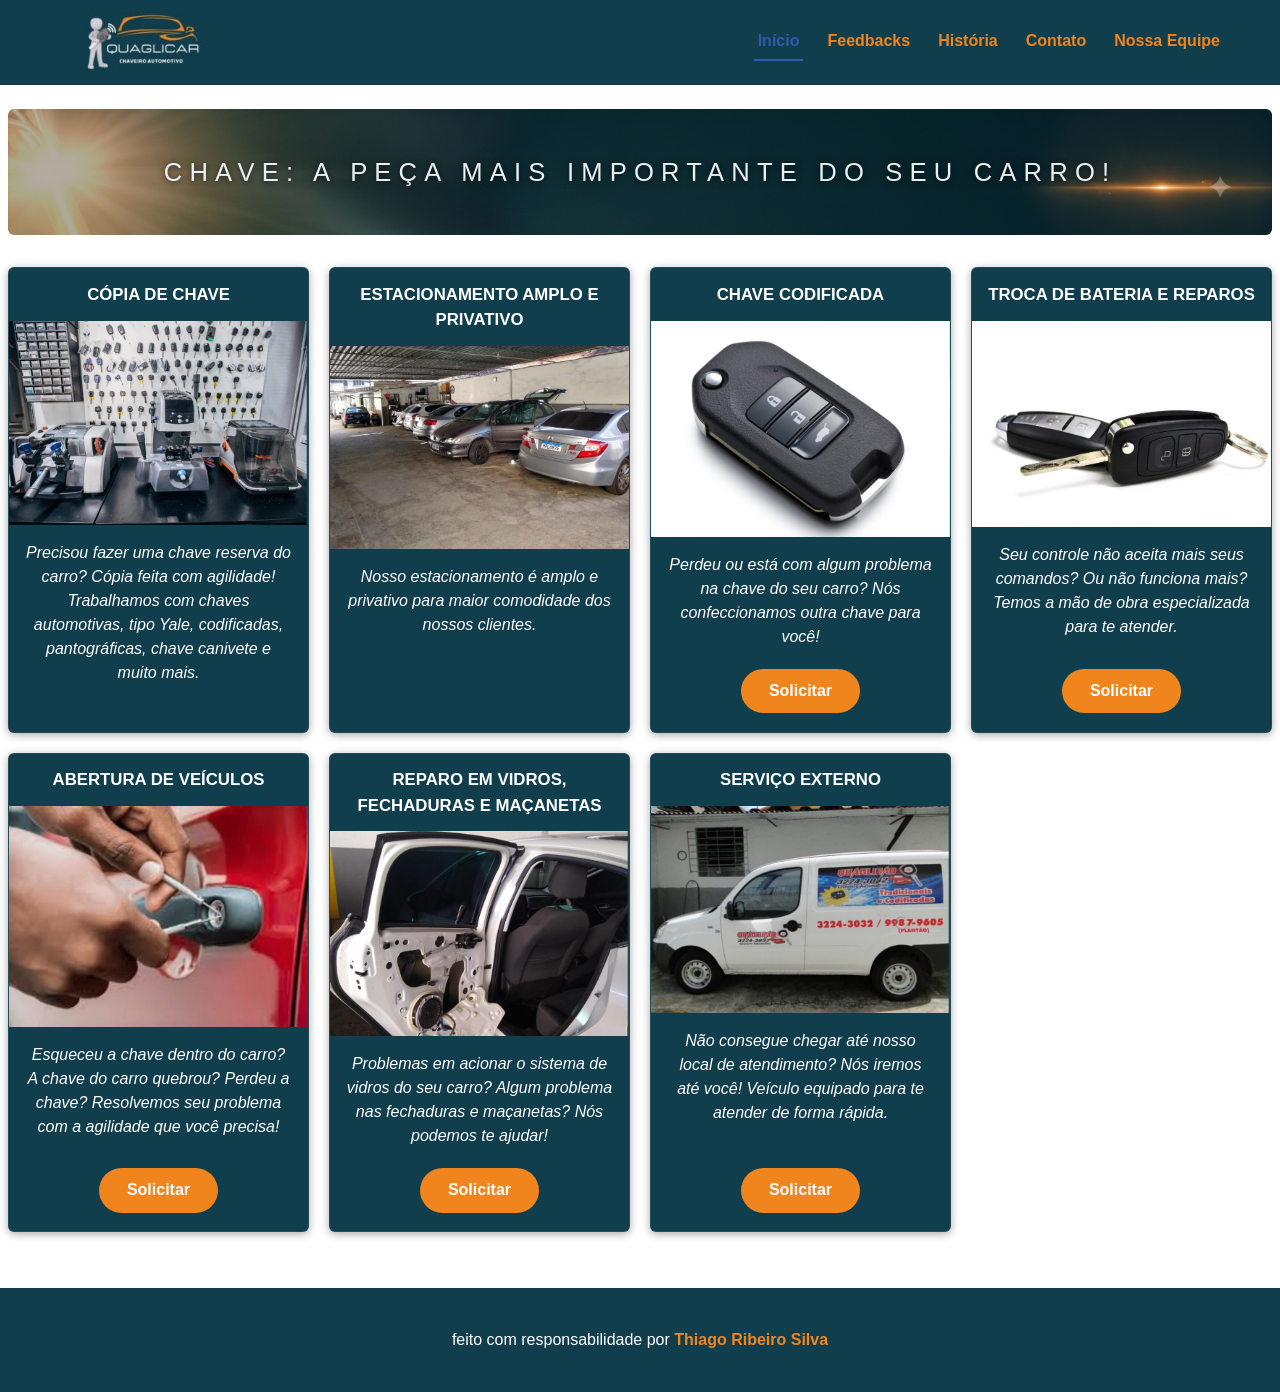
==== commit ae157e40: "" ====
--- a/index.html
+++ b/index.html
@@ -6,9 +6,12 @@
     <title>Quaglicar — Chaveiro Automotivo em Juiz de Fora/MG</title>
     <meta
       name="description"
-      content="Quaglicar: chaveiro automotivo em Juiz de Fora desde 1954. Chaves codificadas, canivete, cópia de chave, reparo de fechaduras e chaveiro móvel."
-    />
+      content="Quaglicar: chaveiro automotivo em Juiz de Fora desde 1954. Chaves codificadas, canivete, cópia de chave, reparo de fechaduras e chaveiro móvel." />
+    <link rel="icon" href="imagens/favicon.png" />
     <link rel="stylesheet" href="global.css" />
+    <script defer src="/index.js"></script>
+    <script defer src="/analise-visitas.js"></script>
+    <script defer src="/_vercel/insights/script.js"></script>
   </head>
   <body>
     <header class="cabecalho-site">
@@ -16,182 +19,160 @@
         <img
           class="cabecalho-logo"
           src="imagens/logo-quaglicar.jpg"
-          alt="Logotipo da Quaglicar, chaveiro automotivo"
-        />
+          alt="Logotipo da Quaglicar, chaveiro automotivo" />
         <nav class="menu-principal" aria-label="Menu principal">
           <ul class="menu-lista">
-            <li><a class="menu-link menu-link-ativo" href="/" aria-current="page">Início</a></li>
-            <li><a class="menu-link" href="/feedbacks" data-acao="navegar-para-feedbacks">Feedbacks</a></li>
-            <li><a class="menu-link" href="/historia" data-acao="navegar-para-historia">História</a></li>
-            <li><a class="menu-link" href="/contato" data-acao="navegar-para-contato">Contato</a></li>
-            <li><a class="menu-link" href="/nossa-equipe" data-acao="navegar-para-nossa-equipe">Nossa equipe</a></li>
+            <li>
+              <a class="menu-link menu-link-ativo" href="/" aria-current="page">
+                Início
+              </a>
+            </li>
+            <li><a class="menu-link" href="/feedbacks">Feedbacks</a></li>
+            <li><a class="menu-link" href="/historia">História</a></li>
+            <li><a class="menu-link" href="/contato">Contato</a></li>
+            <li><a class="menu-link" href="/nossa-equipe">Nossa equipe</a></li>
           </ul>
         </nav>
       </div>
     </header>
 
     <main class="conteudo-principal">
-      <h1 class="titulo-pagina">CHAVE: A PEÇA MAIS IMPORTANTE DO SEU CARRO!</h1>
+      <!-- Slogan como TEXTO (h1) numa banda petróleo, no lugar da antiga imagem com texto -->
+      <h1 class="hero-frase">Chave: a peça mais importante do seu carro!</h1>
 
-      <!-- Destaques: cada card usa só a foto; título em h2 e descrição em p -->
-      <section aria-label="Destaques">
-        <ul class="grade-destaques">
+      <!-- Grid único de serviços/destaques: cada card = título (h2) + foto + descrição (p); botão só onde há Solicitar -->
+      <section aria-label="Nossos serviços">
+        <ul class="grade-servicos">
           <li class="cartao-servico">
+            <h2 class="cartao-servico-titulo">Cópia de chave</h2>
             <img
               src="imagens/bancada-de-copia-de-chaves.jpg"
               alt="Bancada com máquinas de cópia e painel de chaves automotivas"
-              loading="lazy"
-            />
-            <div class="cartao-servico-texto">
-              <h2 class="cartao-servico-titulo">Cópia de chave</h2>
-              <p class="cartao-servico-descricao">
-                Precisou fazer uma chave reserva do carro? Cópia feita com
-                agilidade! Trabalhamos com chaves automotivas, tipo Yale,
-                codificadas, pantográficas, chave canivete e muito mais.
-              </p>
+              loading="lazy" />
+            <p class="cartao-servico-descricao">
+              Precisou fazer uma chave reserva do carro? Cópia feita com
+              agilidade! Trabalhamos com chaves automotivas, tipo Yale,
+              codificadas, pantográficas, chave canivete e muito mais.
+            </p>
+          </li>
+          <li class="cartao-servico">
+            <h2 class="cartao-servico-titulo">
+              Estacionamento amplo e privativo
+            </h2>
+            <img
+              src="imagens/estacionamento-coberto.jpg"
+              alt="Estacionamento coberto e privativo da Quaglicar com carros de clientes"
+              loading="lazy" />
+            <p class="cartao-servico-descricao">
+              Nosso estacionamento é amplo e privativo para maior comodidade dos
+              nossos clientes.
+            </p>
+          </li>
+          <li class="cartao-servico">
+            <h2 class="cartao-servico-titulo">Chave codificada</h2>
+            <img
+              src="imagens/chave-canivete-automotiva.jpg"
+              alt="Chave automotiva codificada do tipo canivete"
+              loading="lazy" />
+            <p class="cartao-servico-descricao">
+              Perdeu ou está com algum problema na chave do seu carro? Nós
+              confeccionamos outra chave para você!
+            </p>
+            <div class="cartao-servico-acao">
+              <a
+                class="botao-solicitar"
+                href="https://wa.me/5532999879605?text=Ol%C3%A1%21+Vim+do+site+%2C+gostaria+de+fazer+um+or%C3%A7amento+por+favor%21"
+                data-acao="chamar-whatsapp"
+                target="_blank"
+                rel="noopener noreferrer nofollow">
+                Solicitar
+              </a>
             </div>
           </li>
           <li class="cartao-servico">
+            <h2 class="cartao-servico-titulo">Troca de bateria e reparos</h2>
             <img
-              src="imagens/estacionamento-coberto.jpg"
-              alt="Estacionamento coberto e privativo da Quaglicar com carros de clientes"
-              loading="lazy"
-            />
-            <div class="cartao-servico-texto">
-              <h2 class="cartao-servico-titulo">Estacionamento amplo e privativo</h2>
-              <p class="cartao-servico-descricao">
-                Nosso estacionamento é amplo e privativo para maior comodidade
-                dos nossos clientes.
-              </p>
-            </div>
-          </li>
-        </ul>
-      </section>
-
-      <!-- Serviços: cada card usa só a foto; título em h2 e descrição em p -->
-      <section aria-label="Nossos serviços">
-        <ul class="grade-servicos">
-          <li class="cartao-servico">
-            <img
-              src="imagens/chave-canivete-automotiva.jpg"
-              alt="Chave automotiva codificada do tipo canivete"
-              loading="lazy"
-            />
-            <div class="cartao-servico-texto">
-              <h2 class="cartao-servico-titulo">Chave codificada</h2>
-              <p class="cartao-servico-descricao">
-                Perdeu ou está com algum problema na chave do seu carro? Nós
-                confeccionamos outra chave para você!
-              </p>
-            </div>
+              src="imagens/duas-chaves-automotivas.jpg"
+              alt="Duas chaves automotivas com controle para troca de bateria e reparos"
+              loading="lazy" />
+            <p class="cartao-servico-descricao">
+              Seu controle não aceita mais seus comandos? Ou não funciona mais?
+              Temos a mão de obra especializada para te atender.
+            </p>
             <div class="cartao-servico-acao">
               <a
                 class="botao-solicitar"
+                href="https://wa.me/5532999879605?text=Ol%C3%A1%21+Vim+do+site+%2C+gostaria+de+fazer+um+or%C3%A7amento+por+favor%21"
                 data-acao="chamar-whatsapp"
-                href="https://wa.me/5532999879605?text=Ol%C3%A1%21+Vim+do+site+%2C+gostaria+de+fazer+um+or%C3%A7amento+por+favor%21"
                 target="_blank"
-                rel="noopener noreferrer nofollow"
-                >Solicitar</a
-              >
+                rel="noopener noreferrer nofollow">
+                Solicitar
+              </a>
             </div>
           </li>
           <li class="cartao-servico">
+            <h2 class="cartao-servico-titulo">Abertura de veículos</h2>
             <img
-              src="imagens/duas-chaves-automotivas.jpg"
-              alt="Duas chaves automotivas com controle para troca de bateria e reparos"
-              loading="lazy"
-            />
-            <div class="cartao-servico-texto">
-              <h2 class="cartao-servico-titulo">Troca de bateria e reparos</h2>
-              <p class="cartao-servico-descricao">
-                Seu controle não aceita mais seus comandos? Ou não funciona
-                mais? Temos a mão de obra especializada para te atender.
-              </p>
-            </div>
+              src="imagens/mao-destravando-porta-vermelha.jpg"
+              alt="Abertura de veículo: profissional destravando a fechadura de um carro"
+              loading="lazy" />
+            <p class="cartao-servico-descricao">
+              Esqueceu a chave dentro do carro? A chave do carro quebrou? Perdeu
+              a chave? Resolvemos seu problema com a agilidade que você precisa!
+            </p>
             <div class="cartao-servico-acao">
               <a
                 class="botao-solicitar"
+                href="https://wa.me/5532999879605?text=Ol%C3%A1%21+Vim+do+site+%2C+gostaria+de+fazer+um+or%C3%A7amento+por+favor%21"
                 data-acao="chamar-whatsapp"
-                href="https://wa.me/5532999879605?text=Ol%C3%A1%21+Vim+do+site+%2C+gostaria+de+fazer+um+or%C3%A7amento+por+favor%21"
                 target="_blank"
-                rel="noopener noreferrer nofollow"
-                >Solicitar</a
-              >
+                rel="noopener noreferrer nofollow">
+                Solicitar
+              </a>
             </div>
           </li>
           <li class="cartao-servico">
+            <h2 class="cartao-servico-titulo">
+              Reparo em vidros, fechaduras e maçanetas
+            </h2>
             <img
-              src="imagens/mao-destravando-porta-vermelha.jpg"
-              alt="Abertura de veículo: profissional destravando a fechadura de um carro"
-              loading="lazy"
-            />
-            <div class="cartao-servico-texto">
-              <h2 class="cartao-servico-titulo">Abertura de veículos</h2>
-              <p class="cartao-servico-descricao">
-                Esqueceu a chave dentro do carro? A chave do carro quebrou?
-                Perdeu a chave? Resolvemos seu problema com a agilidade que você
-                precisa!
-              </p>
-            </div>
+              src="imagens/mecanismo-interno-porta-carro.jpg"
+              alt="Porta de carro aberta mostrando o mecanismo de vidro e fechadura"
+              loading="lazy" />
+            <p class="cartao-servico-descricao">
+              Problemas em acionar o sistema de vidros do seu carro? Algum
+              problema nas fechaduras e maçanetas? Nós podemos te ajudar!
+            </p>
             <div class="cartao-servico-acao">
               <a
                 class="botao-solicitar"
+                href="https://wa.me/5532999879605?text=Ol%C3%A1%21+Vim+do+site+%2C+gostaria+de+fazer+um+or%C3%A7amento+por+favor%21"
                 data-acao="chamar-whatsapp"
-                href="https://wa.me/5532999879605?text=Ol%C3%A1%21+Vim+do+site+%2C+gostaria+de+fazer+um+or%C3%A7amento+por+favor%21"
                 target="_blank"
-                rel="noopener noreferrer nofollow"
-                >Solicitar</a
-              >
+                rel="noopener noreferrer nofollow">
+                Solicitar
+              </a>
             </div>
           </li>
           <li class="cartao-servico">
+            <h2 class="cartao-servico-titulo">Serviço externo</h2>
             <img
-              src="imagens/mecanismo-interno-porta-carro.jpg"
-              alt="Porta de carro aberta mostrando o mecanismo de vidro e fechadura"
-              loading="lazy"
-            />
-            <div class="cartao-servico-texto">
-              <h2 class="cartao-servico-titulo">
-                Reparo em vidros, fechaduras e maçanetas
-              </h2>
-              <p class="cartao-servico-descricao">
-                Problemas em acionar o sistema de vidros do seu carro? Algum
-                problema nas fechaduras e maçanetas? Nós podemos te ajudar!
-              </p>
-            </div>
+              src="imagens/van-quaglicar-atendimento.jpg"
+              alt="Van da Quaglicar equipada para atendimento externo de chaveiro"
+              loading="lazy" />
+            <p class="cartao-servico-descricao">
+              Não consegue chegar até nosso local de atendimento? Nós iremos até
+              você! Veículo equipado para te atender de forma rápida.
+            </p>
             <div class="cartao-servico-acao">
               <a
                 class="botao-solicitar"
+                href="https://wa.me/5532999879605?text=Ol%C3%A1%21+Vim+do+site+%2C+gostaria+de+fazer+um+or%C3%A7amento+por+favor%21"
                 data-acao="chamar-whatsapp"
-                href="https://wa.me/5532999879605?text=Ol%C3%A1%21+Vim+do+site+%2C+gostaria+de+fazer+um+or%C3%A7amento+por+favor%21"
                 target="_blank"
-                rel="noopener noreferrer nofollow"
-                >Solicitar</a
-              >
-            </div>
-          </li>
-          <li class="cartao-servico">
-            <img
-              src="imagens/van-quaglicar-atendimento.jpg"
-              alt="Van da Quaglicar equipada para atendimento externo de chaveiro"
-              loading="lazy"
-            />
-            <div class="cartao-servico-texto">
-              <h2 class="cartao-servico-titulo">Serviço externo</h2>
-              <p class="cartao-servico-descricao">
-                Não consegue chegar até nosso local de atendimento? Nós iremos
-                até você! Veículo equipado para te atender de forma rápida.
-              </p>
-            </div>
-            <div class="cartao-servico-acao">
-              <a
-                class="botao-solicitar"
-                data-acao="chamar-whatsapp"
-                href="https://wa.me/5532999879605?text=Ol%C3%A1%21+Vim+do+site+%2C+gostaria+de+fazer+um+or%C3%A7amento+por+favor%21"
-                target="_blank"
-                rel="noopener noreferrer nofollow"
-                >Solicitar</a
-              >
+                rel="noopener noreferrer nofollow">
+                Solicitar
+              </a>
             </div>
           </li>
         </ul>
@@ -205,12 +186,10 @@
           href="https://thiagoribeirosilva.vercel.app"
           data-acao="visitar-perfil-thiago"
           target="_blank"
-          rel="noopener noreferrer"
-          ><strong>Thiago Ribeiro Silva</strong></a
-        >
+          rel="noopener noreferrer">
+          <strong>Thiago Ribeiro Silva</strong>
+        </a>
       </p>
     </footer>
-    <script defer src="/analise-visitas.js"></script>
-    <script defer src="/_vercel/insights/script.js"></script>
   </body>
 </html>
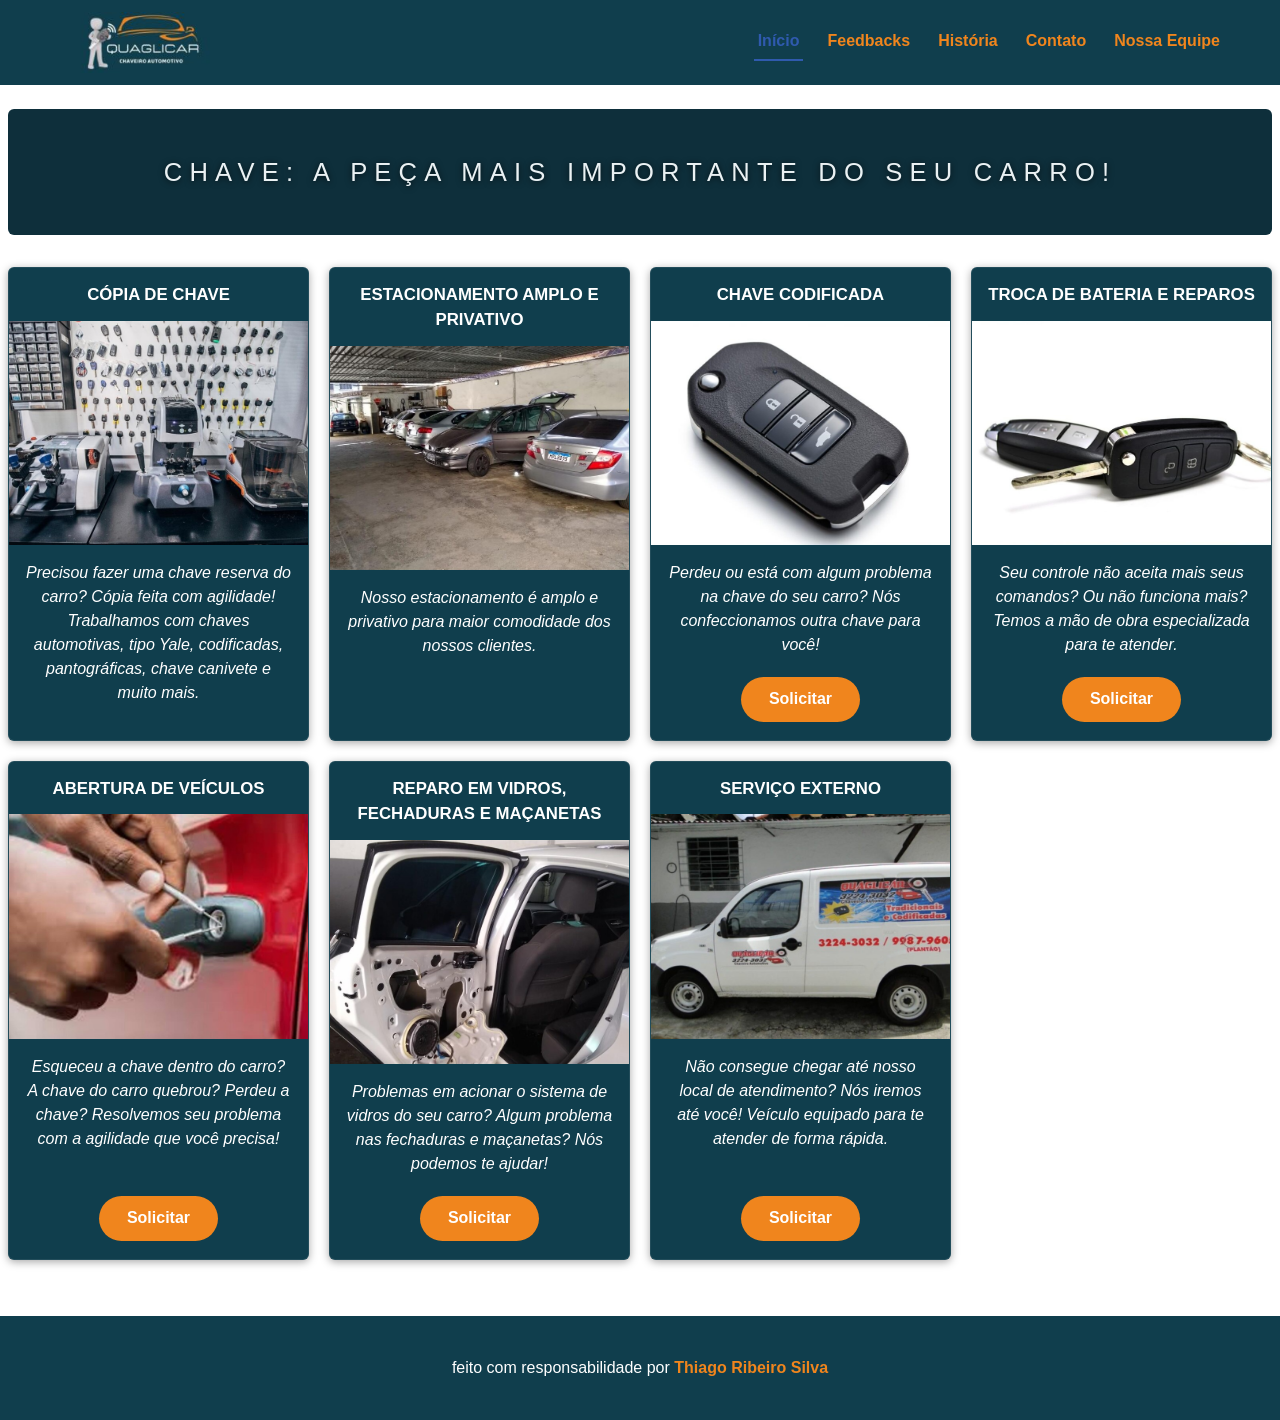
==== commit da00aff8: "Merge pull request #10 from Thribs/medicao-vercel-analytics retira vercel analytics do programa de a" ====
--- a/index.html
+++ b/index.html
@@ -11,7 +11,6 @@
     <link rel="stylesheet" href="global.css" />
     <script defer src="/index.js"></script>
     <script defer src="/analise-visitas.js"></script>
-    <script defer src="/_vercel/insights/script.js"></script>
   </head>
   <body>
     <header class="cabecalho-site">
--- a/global.css
+++ b/global.css
@@ -5,12 +5,12 @@
 
 /* Paleta e medidas do tema atual, em variaveis semanticas por COR (pt-BR) */
 :root {
-  --verde-petroleo: #103e4d;  /* verde petroleo */
-  --laranja: #f0851d;         /* laranja */
-  --azul: #2f5aae;            /* azul */
-  --branco: #ffffff;          /* branco */
-  --cinza-claro: #f4f5f7;     /* cinza claro */
-  --grafite: #272626;         /* grafite */
+  --verde-petroleo: #103e4d; /* verde petroleo */
+  --laranja: #f0851d; /* laranja */
+  --azul: #2f5aae; /* azul */
+  --branco: #ffffff; /* branco */
+  --cinza-claro: #f4f5f7; /* cinza claro */
+  --grafite: #272626; /* grafite */
   --largura-maxima-conteudo: 1200px;
   --largura-maxima-logo: 160px;
   --fonte-padrao: Arial, Helvetica, sans-serif;
@@ -35,6 +35,11 @@
   color: var(--grafite);
   background-color: var(--branco);
   line-height: 1.5;
+  /* Sticky footer: coluna com a altura da tela; o conteúdo estica e empurra o rodapé pro fim
+     mesmo em página curta (contato, equipe). */
+  min-height: 100vh;
+  display: flex;
+  flex-direction: column;
 }
 
 img {
@@ -112,6 +117,8 @@
   max-width: 100%;
   margin: 0;
   padding: 0.5rem;
+  /* cresce pra ocupar a sobra e empurrar o rodapé pro fim da tela */
+  flex: 1;
 }
 
 /* Título de página: barra petróleo com moldura laranja (igual às faixas de título do original) */
@@ -148,7 +155,7 @@
   border-radius: 6px;
   /* fundo cinematográfico feito pelo Thiago no Gemini (petróleo como reserva) */
   background-color: #0e2f3b;
-  background-image: url("imagens/brilho-cinematografico.png");
+  background-image: url("imagens/brilho-cinematografico.jpg");
   background-size: cover;
   background-position: center;
   text-shadow: 0 1px 6px rgba(0, 0, 0, 0.7);
@@ -192,6 +199,9 @@
 
 .cartao-servico img {
   width: 100%;
+  /* reserva o espaço da foto (proporção fixa) -> sem layout shift ao carregar; recorta pra preencher */
+  aspect-ratio: 4 / 3;
+  object-fit: cover;
 }
 
 /* Faixa de título (fica ACIMA da foto, como na arte original) */
@@ -261,7 +271,9 @@
   flex-direction: column;
   color: var(--grafite);
   text-decoration: none;
-  transition: box-shadow 0.2s ease, transform 0.2s ease;
+  transition:
+    box-shadow 0.2s ease,
+    transform 0.2s ease;
 }
 
 .testemunho:hover,
@@ -375,6 +387,9 @@
 
 .imagens-historia img {
   width: 100%;
+  /* reserva espaço (proporção fixa) pra não empurrar o texto ao carregar */
+  aspect-ratio: 4 / 3;
+  object-fit: cover;
   border-radius: 8px;
 }
 
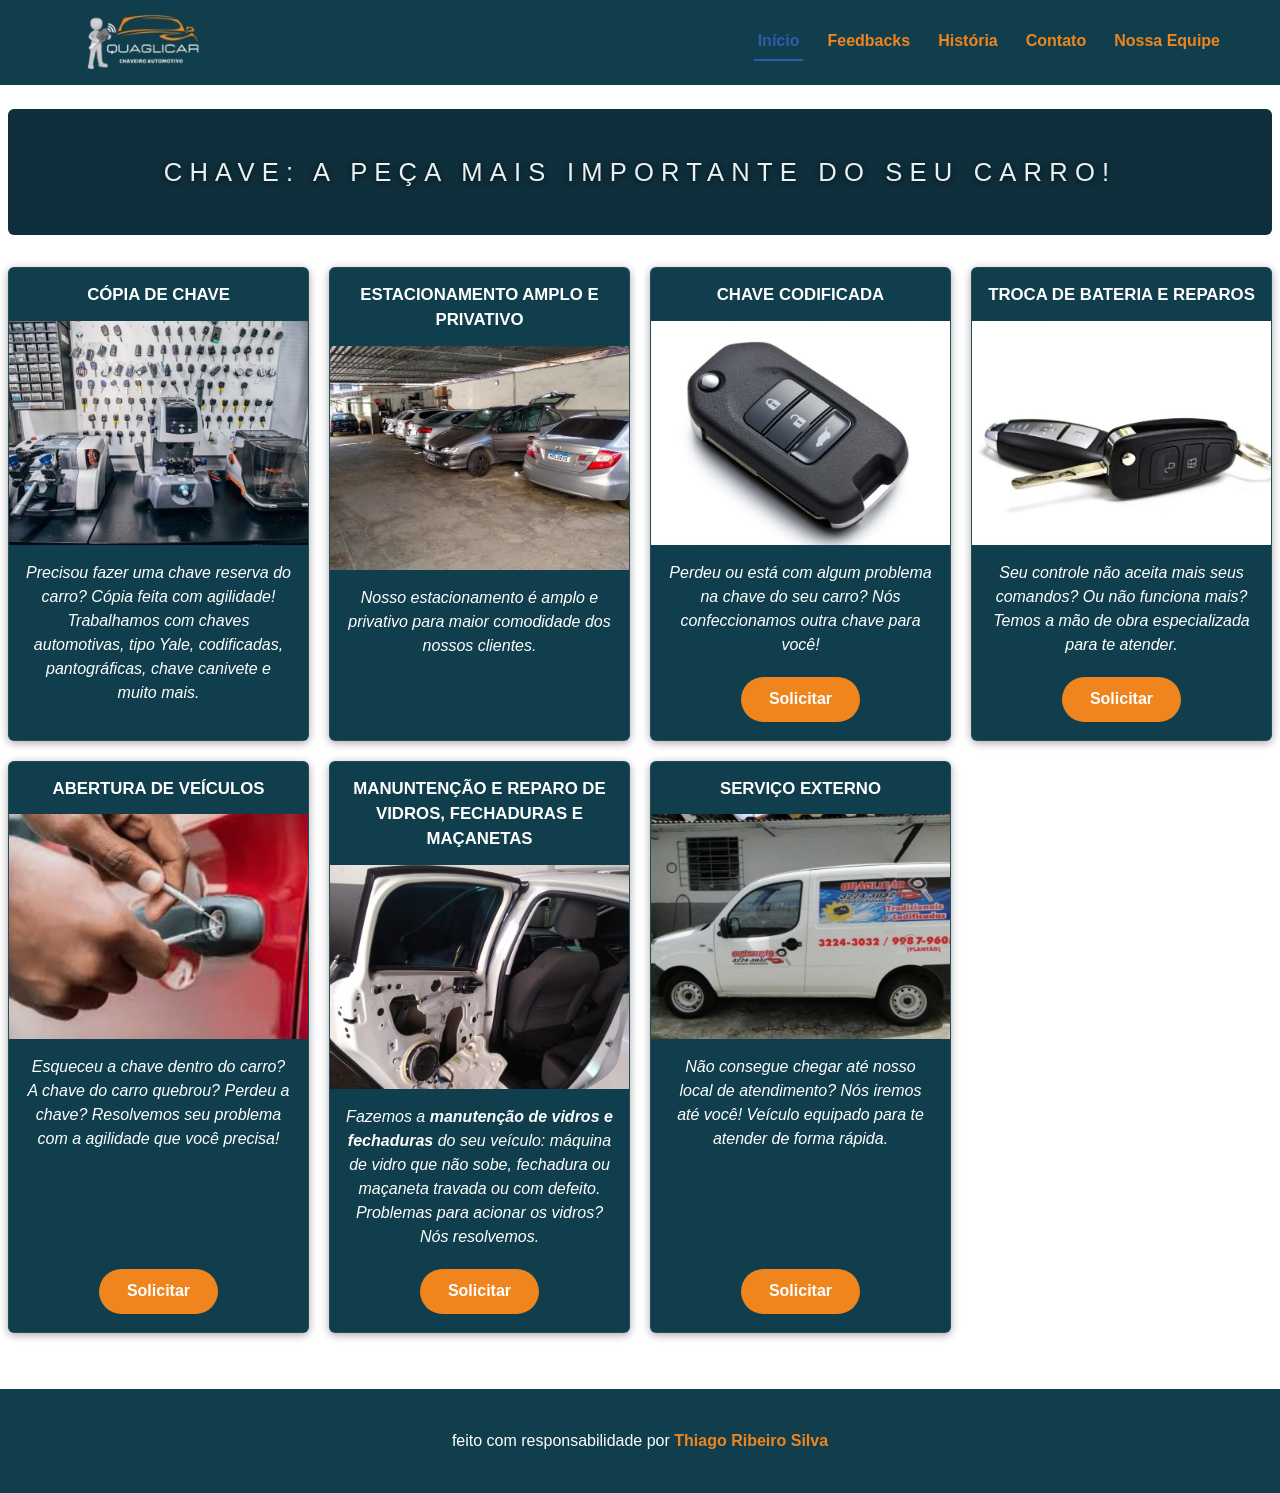
==== commit fe4bfbb9: "adiciona dados estruturados - JSON-LD schema.org, tipo Locksmith - para otimização de resultados de " ====
--- a/index.html
+++ b/index.html
@@ -6,11 +6,83 @@
     <title>Quaglicar — Chaveiro Automotivo em Juiz de Fora/MG</title>
     <meta
       name="description"
-      content="Quaglicar: chaveiro automotivo em Juiz de Fora desde 1954. Chaves codificadas, canivete, cópia de chave, reparo de fechaduras e chaveiro móvel." />
+      content="Quaglicar: chaveiro automotivo em Juiz de Fora desde 1954. Chaves codificadas, canivete, cópia de chave, manutenção de vidros, reparo de fechaduras e chaveiro móvel." />
     <link rel="icon" href="imagens/favicon.png" />
     <link rel="stylesheet" href="global.css" />
     <script defer src="/index.js"></script>
     <script defer src="/analise-visitas.js"></script>
+    <script type="application/ld+json">
+      {
+        "@context": "https://schema.org",
+        "@type": "Locksmith",
+        "name": "Quaglicar — Chaveiro Automotivo",
+        "image": "https://quaglicar.com.br/imagens/logo-quaglicar.jpg",
+        "url": "https://quaglicar.com.br/",
+        "telephone": "+553299879605",
+        "priceRange": "$$",
+        "address": {
+          "@type": "PostalAddress",
+          "streetAddress": "Av. Barão do Rio Branco, 237, Manoel Honório",
+          "addressCountry": "BR"
+        },
+        "areaServed": "Juiz de Fora e região",
+        "openingHoursSpecification": [
+          {
+            "@type": "OpeningHoursSpecification",
+            "dayOfWeek": [
+              "Monday",
+              "Tuesday",
+              "Wednesday",
+              "Thursday",
+              "Friday"
+            ],
+            "opens": "08:00",
+            "closes": "18:00"
+          },
+          {
+            "@type": "OpeningHoursSpecification",
+            "dayOfWeek": "Saturday",
+            "opens": "08:00",
+            "closes": "12:00"
+          }
+        ],
+        "hasOfferCatalog": {
+          "@type": "OfferCatalog",
+          "name": "Serviços",
+          "itemListElement": [
+            {
+              "@type": "Offer",
+              "itemOffered": {
+                "@type": "Service",
+                "name": "Manutenção de vidros e fechaduras automotivas"
+              }
+            },
+            {
+              "@type": "Offer",
+              "itemOffered": { "@type": "Service", "name": "Cópia de chave" }
+            },
+            {
+              "@type": "Offer",
+              "itemOffered": { "@type": "Service", "name": "Chave codificada" }
+            },
+            {
+              "@type": "Offer",
+              "itemOffered": {
+                "@type": "Service",
+                "name": "Abertura de veículos"
+              }
+            },
+            {
+              "@type": "Offer",
+              "itemOffered": {
+                "@type": "Service",
+                "name": "Chaveiro móvel / serviço externo"
+              }
+            }
+          ]
+        }
+      }
+    </script>
   </head>
   <body>
     <header class="cabecalho-site">
@@ -132,15 +204,18 @@
           </li>
           <li class="cartao-servico">
             <h2 class="cartao-servico-titulo">
-              Reparo em vidros, fechaduras e maçanetas
+              Manuntenção e reparo de vidros, fechaduras e maçanetas
             </h2>
             <img
               src="imagens/mecanismo-interno-porta-carro.jpg"
               alt="Porta de carro aberta mostrando o mecanismo de vidro e fechadura"
               loading="lazy" />
             <p class="cartao-servico-descricao">
-              Problemas em acionar o sistema de vidros do seu carro? Algum
-              problema nas fechaduras e maçanetas? Nós podemos te ajudar!
+              Fazemos a
+              <strong>manutenção de vidros e fechaduras</strong>
+              do seu veículo: máquina de vidro que não sobe, fechadura ou
+              maçaneta travada ou com defeito. Problemas para acionar os vidros?
+              Nós resolvemos.
             </p>
             <div class="cartao-servico-acao">
               <a
